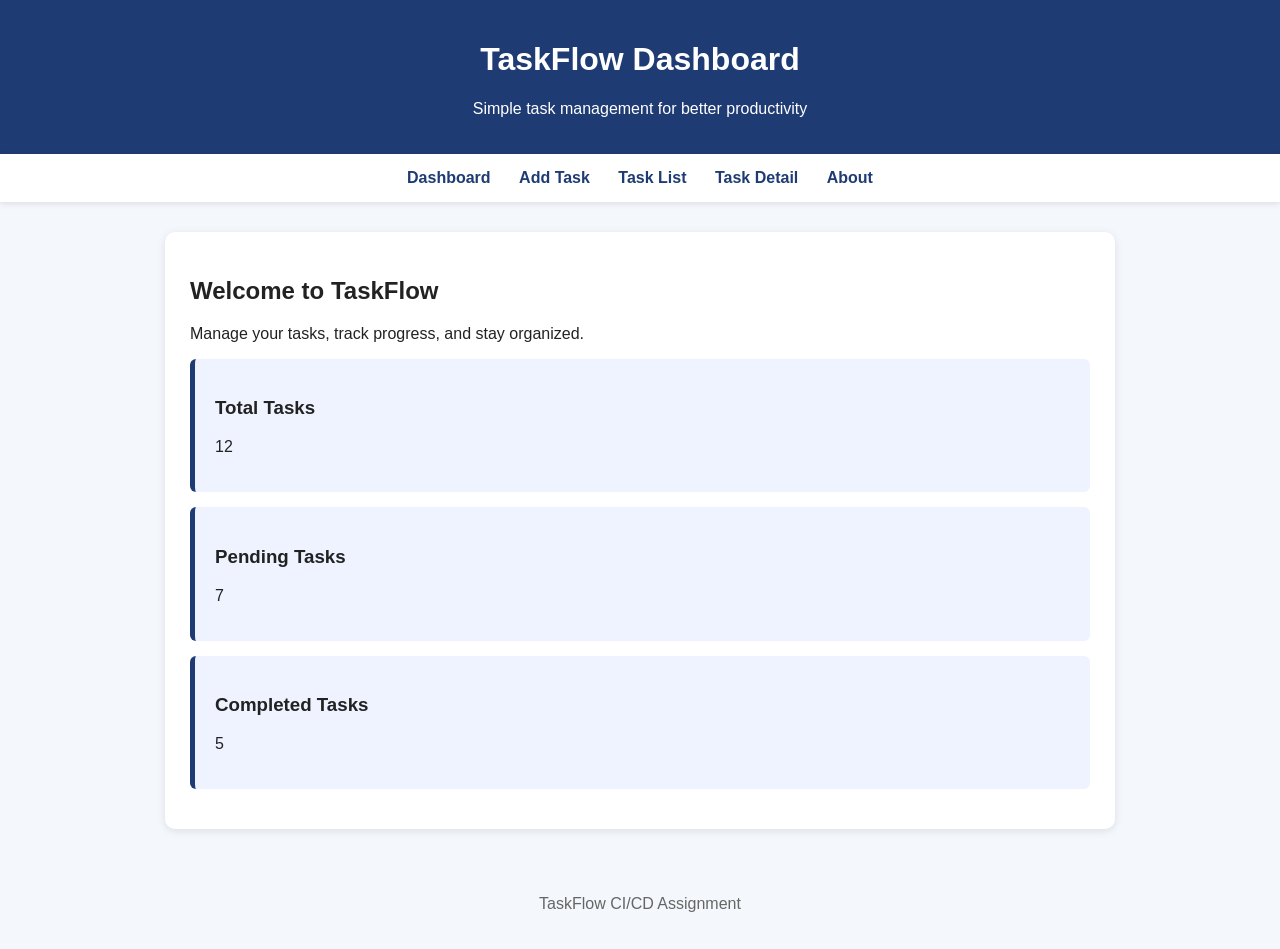
==== index.html @ 88073e7e "chore: add initial TaskFlow structure and Dockerfile" ====
<!DOCTYPE html>
<html lang="en">

<head>
    <meta charset="UTF-8">
    <title>TaskFlow - Dashboard</title>
    <link rel="stylesheet" href="style.css">
</head>

<body>
    <header>
        <h1>TaskFlow Dashboard</h1>
        <p>Simple task management for better productivity</p>
    </header>

    <nav>
        <a href="index.html">Dashboard</a>
        <a href="add-task.html">Add Task</a>
        <a href="task-list.html">Task List</a>
        <a href="task-detail.html">Task Detail</a>
        <a href="about.html">About</a>
    </nav>

    <div class="container">
        <h2>Welcome to TaskFlow</h2>
        <p>Manage your tasks, track progress, and stay organized.</p>

        <div class="card">
            <h3>Total Tasks</h3>
            <p>12</p>
        </div>

        <div class="card">
            <h3>Pending Tasks</h3>
            <p>7</p>
        </div>

        <div class="card">
            <h3>Completed Tasks</h3>
            <p>5</p>
        </div>
    </div>

    <footer>
        <p>TaskFlow CI/CD Assignment</p>
    </footer>
</body>

</html>
---- style.css ----
body {
    font-family: Arial, sans-serif;
    margin: 0;
    background: #f4f7fb;
    color: #222;
}

header {
    background: #1f3b73;
    color: white;
    padding: 20px;
    text-align: center;
}

nav {
    background: #ffffff;
    padding: 15px;
    text-align: center;
    box-shadow: 0 2px 6px rgba(0, 0, 0, 0.1);
}

nav a {
    margin: 0 12px;
    color: #1f3b73;
    text-decoration: none;
    font-weight: bold;
}

.container {
    max-width: 900px;
    margin: 30px auto;
    background: white;
    padding: 25px;
    border-radius: 10px;
    box-shadow: 0 2px 8px rgba(0, 0, 0, 0.1);
}

.card {
    padding: 20px;
    margin: 15px 0;
    background: #eef3ff;
    border-left: 5px solid #1f3b73;
    border-radius: 6px;
}

button {
    background: #1f3b73;
    color: white;
    padding: 10px 16px;
    border: none;
    border-radius: 5px;
    cursor: pointer;
}

input,
textarea,
select {
    width: 100%;
    padding: 10px;
    margin: 8px 0 16px;
    border: 1px solid #ccc;
    border-radius: 5px;
}

table {
    width: 100%;
    border-collapse: collapse;
}

th,
td {
    padding: 12px;
    border-bottom: 1px solid #ddd;
    text-align: left;
}

footer {
    text-align: center;
    padding: 20px;
    color: #666;
}
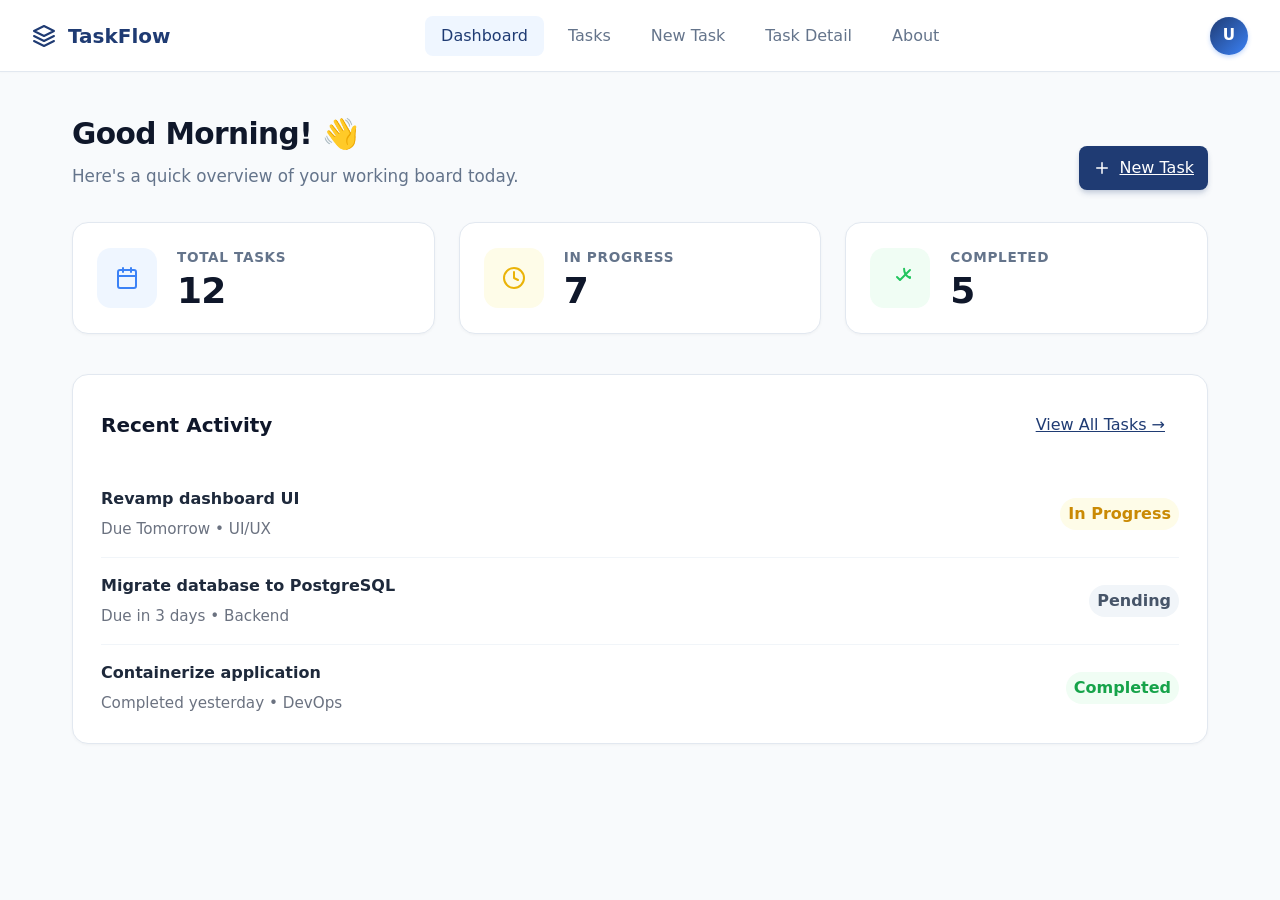
==== commit 9c99b812: "style: implement modern redesign for dashboard UI with improved navigation and layout" ====
--- a/index.html
+++ b/index.html
@@ -7,43 +7,119 @@
     <link rel="stylesheet" href="style.css">
 </head>
 
-<body>
-    <header>
-        <h1>TaskFlow Dashboard</h1>
-        <p>Simple task management for better productivity</p>
-    </header>
-
-    <nav>
-        <a href="index.html">Dashboard</a>
-        <a href="add-task.html">Add Task</a>
-        <a href="task-list.html">Task List</a>
-        <a href="task-detail.html">Task Detail</a>
-        <a href="about.html">About</a>
+<body class="dashboard-body">
+    <nav class="top-nav">
+        <div class="brand">
+            <svg width="24" height="24" viewBox="0 0 24 24" fill="none" stroke="currentColor" stroke-width="2"
+                stroke-linecap="round" stroke-linejoin="round">
+                <path d="M12 2L2 7l10 5 10-5-10-5zM2 17l10 5 10-5M2 12l10 5 10-5" />
+            </svg>
+            <span>TaskFlow</span>
+        </div>
+        <div class="nav-links">
+            <a href="index.html" class="active">Dashboard</a>
+            <a href="task-list.html">Tasks</a>
+            <a href="add-task.html">New Task</a>
+            <a href="task-detail.html">Task Detail</a>
+            <a href="about.html">About</a>
+        </div>
+        <div class="user-profile">
+            <div class="avatar" title="User Profile">U</div>
+        </div>
     </nav>
 
-    <div class="container">
-        <h2>Welcome to TaskFlow</h2>
-        <p>Manage your tasks, track progress, and stay organized.</p>
+    <main class="dashboard-main">
+        <header class="dashboard-header">
+            <div class="header-content">
+                <h1>Good Morning! 👋</h1>
+                <p>Here's a quick overview of your working board today.</p>
+            </div>
+            <a href="add-task.html" class="btn btn-primary shadow-btn">
+                <svg width="18" height="18" viewBox="0 0 24 24" fill="none" stroke="currentColor" stroke-width="2"
+                    stroke-linecap="round" stroke-linejoin="round">
+                    <line x1="12" y1="5" x2="12" y2="19"></line>
+                    <line x1="5" y1="12" x2="19" y2="12"></line>
+                </svg>
+                New Task
+            </a>
+        </header>
 
-        <div class="card">
-            <h3>Total Tasks</h3>
-            <p>12</p>
-        </div>
+        <section class="stats-grid">
+            <div class="stat-card">
+                <div class="stat-icon" style="background:#eff6ff; color:#3b82f6;">
+                    <svg width="24" height="24" viewBox="0 0 24 24" fill="none" stroke="currentColor" stroke-width="2"
+                        stroke-linecap="round" stroke-linejoin="round">
+                        <rect x="3" y="4" width="18" height="18" rx="2" ry="2"></rect>
+                        <line x1="16" y1="2" x2="16" y2="6"></line>
+                        <line x1="8" y1="2" x2="8" y2="6"></line>
+                        <line x1="3" y1="10" x2="21" y2="10"></line>
+                    </svg>
+                </div>
+                <div class="stat-details">
+                    <h3>Total Tasks</h3>
+                    <div class="stat-value">12</div>
+                </div>
+            </div>
 
-        <div class="card">
-            <h3>Pending Tasks</h3>
-            <p>7</p>
-        </div>
+            <div class="stat-card">
+                <div class="stat-icon" style="background:#fefce8; color:#eab308;">
+                    <svg width="24" height="24" viewBox="0 0 24 24" fill="none" stroke="currentColor" stroke-width="2"
+                        stroke-linecap="round" stroke-linejoin="round">
+                        <circle cx="12" cy="12" r="10"></circle>
+                        <polyline points="12 6 12 12 16 14"></polyline>
+                    </svg>
+                </div>
+                <div class="stat-details">
+                    <h3>In Progress</h3>
+                    <div class="stat-value">7</div>
+                </div>
+            </div>
 
-        <div class="card">
-            <h3>Completed Tasks</h3>
-            <p>5</p>
-        </div>
-    </div>
+            <div class="stat-card">
+                <div class="stat-icon" style="background:#f0fdf4; color:#22c55e;">
+                    <svg width="24" height="24" viewBox="0 0 24 24" fill="none" stroke="currentColor" stroke-width="2"
+                        stroke-linecap="round" stroke-linejoin="round">
+                        <path d="M22 11.08V12a10 10 10 0 1-5.93-9.14"></path>
+                        <polyline points="22 4 12 14.01 9 11.01"></polyline>
+                    </svg>
+                </div>
+                <div class="stat-details">
+                    <h3>Completed</h3>
+                    <div class="stat-value">5</div>
+                </div>
+            </div>
+        </section>
 
-    <footer>
-        <p>TaskFlow CI/CD Assignment</p>
-    </footer>
+        <section class="recent-activity">
+            <div class="section-header">
+                <h2>Recent Activity</h2>
+                <a href="task-list.html" class="btn btn-ghost">View All Tasks &rarr;</a>
+            </div>
+            <div class="activity-list">
+                <div class="activity-item">
+                    <div class="activity-info">
+                        <h4>Revamp dashboard UI</h4>
+                        <span class="muted">Due Tomorrow &bull; UI/UX</span>
+                    </div>
+                    <span class="badge in-progress-badge">In Progress</span>
+                </div>
+                <div class="activity-item">
+                    <div class="activity-info">
+                        <h4>Migrate database to PostgreSQL</h4>
+                        <span class="muted">Due in 3 days &bull; Backend</span>
+                    </div>
+                    <span class="badge pending-badge">Pending</span>
+                </div>
+                <div class="activity-item">
+                    <div class="activity-info">
+                        <h4>Containerize application</h4>
+                        <span class="muted">Completed yesterday &bull; DevOps</span>
+                    </div>
+                    <span class="badge completed-badge">Completed</span>
+                </div>
+            </div>
+        </section>
+    </main>
 </body>
 
 </html>
--- a/style.css
+++ b/style.css
@@ -1,81 +1,566 @@
+:root {
+    --bg: #f4f7fb;
+    --surface: #ffffff;
+    --card: #eef5ff;
+    --primary: #1f3b73;
+    --accent: #2a9d8f;
+    --muted: #6b7280;
+    --radius: 10px;
+    --max-width: 1100px;
+    --shadow-sm: 0 2px 6px rgba(16, 24, 40, 0.06);
+    --shadow-md: 0 6px 18px rgba(16, 24, 40, 0.08);
+}
+
+/* Basic reset */
+* {
+    box-sizing: border-box
+}
+
+html,
 body {
-    font-family: Arial, sans-serif;
+    height: 100%
+}
+
+img,
+video {
+    max-width: 100%;
+    height: auto;
+    display: block
+}
+
+button,
+input,
+textarea,
+select {
+    font: inherit
+}
+
+body {
     margin: 0;
-    background: #f4f7fb;
-    color: #222;
+    font-family: Inter, system-ui, -apple-system, 'Segoe UI', Roboto, 'Helvetica Neue', Arial, sans-serif;
+    background: var(--bg);
+    color: #111827;
+    -webkit-font-smoothing: antialiased;
+    -moz-osx-font-smoothing: grayscale;
+    line-height: 1.5;
 }
 
 header {
-    background: #1f3b73;
+    background: linear-gradient(90deg, var(--primary), #27458f);
     color: white;
-    padding: 20px;
+    padding: 28px 16px;
     text-align: center;
+    box-shadow: var(--shadow-sm);
+}
+
+header h1 {
+    margin: 0;
+    font-size: 1.5rem;
+    letter-spacing: 0.2px
 }
 
 nav {
-    background: #ffffff;
-    padding: 15px;
-    text-align: center;
-    box-shadow: 0 2px 6px rgba(0, 0, 0, 0.1);
+    background: var(--surface);
+    padding: 12px 16px;
+    display: flex;
+    justify-content: center;
+    gap: 18px;
+    align-items: center;
+    box-shadow: var(--shadow-sm);
 }
 
 nav a {
-    margin: 0 12px;
-    color: #1f3b73;
+    color: var(--primary);
     text-decoration: none;
-    font-weight: bold;
+    font-weight: 600;
+    padding: 8px 10px;
+    border-radius: 6px;
+}
+
+nav a:hover,
+nav a:focus {
+    background: rgba(31, 59, 115, 0.06);
+    outline: none
 }
 
 .container {
-    max-width: 900px;
-    margin: 30px auto;
-    background: white;
-    padding: 25px;
-    border-radius: 10px;
-    box-shadow: 0 2px 8px rgba(0, 0, 0, 0.1);
+    max-width: var(--max-width);
+    margin: 28px auto;
+    background: var(--surface);
+    padding: 28px;
+    border-radius: var(--radius);
+    box-shadow: var(--shadow-md);
 }
 
 .card {
     padding: 20px;
-    margin: 15px 0;
-    background: #eef3ff;
-    border-left: 5px solid #1f3b73;
-    border-radius: 6px;
-}
-
-button {
-    background: #1f3b73;
-    color: white;
-    padding: 10px 16px;
-    border: none;
-    border-radius: 5px;
-    cursor: pointer;
-}
-
+    margin: 16px 0;
+    background: var(--card);
+    border-left: 6px solid var(--primary);
+    border-radius: 8px;
+    transition: transform .18s ease, box-shadow .18s ease;
+}
+
+.card:hover {
+    transform: translateY(-3px);
+    box-shadow: var(--shadow-md)
+}
+
+.muted {
+    color: var(--muted);
+    font-size: .95rem
+}
+
+/* Buttons */
+.btn {
+    display: inline-flex;
+    align-items: center;
+    gap: .5rem;
+    padding: 10px 14px;
+    border-radius: 8px;
+    border: 0;
+    cursor: pointer
+}
+
+.btn-primary {
+    background: var(--primary);
+    color: #fff
+}
+
+.btn-primary:hover {
+    filter: brightness(.95)
+}
+
+.btn-outline {
+    background: transparent;
+    border: 1px solid rgba(31, 59, 115, 0.12);
+    color: var(--primary)
+}
+
+.btn-ghost {
+    background: transparent;
+    color: var(--primary)
+}
+
+.btn:focus {
+    outline: 3px solid rgba(31, 59, 115, 0.12);
+    outline-offset: 2px
+}
+
+/* Forms */
 input,
 textarea,
 select {
     width: 100%;
-    padding: 10px;
+    padding: 10px 12px;
     margin: 8px 0 16px;
-    border: 1px solid #ccc;
-    border-radius: 5px;
+    border: 1px solid #e6e9ef;
+    border-radius: 8px;
+    background: #fff;
+}
+
+input:focus,
+textarea:focus,
+select:focus {
+    border-color: var(--primary);
+    box-shadow: 0 4px 14px rgba(31, 59, 115, 0.06);
+    outline: none
+}
+
+/* Tables */
+.table-wrap {
+    overflow: auto;
+    border-radius: 8px
 }
 
 table {
     width: 100%;
     border-collapse: collapse;
+    min-width: 600px
+}
+
+thead th {
+    position: sticky;
+    top: 0;
+    background: var(--surface);
+    z-index: 1;
+    padding: 12px 14px;
+    text-align: left;
+    font-weight: 600
+}
+
+tbody tr:nth-child(even) {
+    background: rgba(34, 43, 69, 0.02)
 }
 
 th,
 td {
-    padding: 12px;
-    border-bottom: 1px solid #ddd;
-    text-align: left;
+    padding: 12px 14px;
+    border-bottom: 1px solid #eef2f6
+}
+
+/* Utilities */
+.flex {
+    display: flex
+}
+
+.flex-center {
+    display: flex;
+    align-items: center;
+    justify-content: center
+}
+
+.stack {
+    display: flex;
+    flex-direction: column;
+    gap: 12px
+}
+
+.badge {
+    display: inline-block;
+    padding: 4px 8px;
+    background: rgba(42, 157, 143, 0.12);
+    color: var(--accent);
+    border-radius: 999px;
+    font-weight: 600
 }
 
 footer {
     text-align: center;
     padding: 20px;
-    color: #666;
-}
+    color: var(--muted);
+    font-size: 0.95rem;
+}
+
+/* Responsive tweaks */
+@media (max-width: 800px) {
+    .container {
+        margin: 18px;
+        padding: 20px
+    }
+
+    nav {
+        flex-wrap: wrap;
+        gap: 10px
+    }
+
+    header h1 {
+        font-size: 1.25rem
+    }
+
+    table {
+        min-width: 0
+    }
+}
+
+@media (max-width: 480px) {
+    .container {
+        padding: 16px;
+        border-radius: 8px
+    }
+
+    .card {
+        padding: 14px
+    }
+
+    nav {
+        padding: 10px
+    }
+}
+
+/* Accessibility helpers */
+.sr-only {
+    position: absolute;
+    width: 1px;
+    height: 1px;
+    padding: 0;
+    margin: -1px;
+    overflow: hidden;
+    clip: rect(0, 0, 0, 0);
+    white-space: nowrap;
+    border: 0
+}
+
+/* Small visual polish */
+a {
+    color: var(--primary)
+}
+
+/* ========================================= */
+/* DASHBOARD MODERN REDESIGN                 */
+/* ========================================= */
+
+.dashboard-body {
+    background: #f8fafc;
+    display: flex;
+    flex-direction: column;
+    min-height: 100vh;
+}
+
+.top-nav {
+    background: #ffffff;
+    padding: 0 32px;
+    height: 72px;
+    display: flex;
+    justify-content: space-between;
+    align-items: center;
+    border-bottom: 1px solid #e2e8f0;
+    position: sticky;
+    top: 0;
+    z-index: 100;
+    box-shadow: 0 1px 2px rgba(0, 0, 0, 0.02);
+}
+
+.brand {
+    display: flex;
+    align-items: center;
+    gap: 12px;
+    font-weight: 700;
+    font-size: 1.25rem;
+    color: var(--primary);
+}
+
+.nav-links {
+    display: flex;
+    gap: 8px;
+}
+
+.nav-links a {
+    padding: 8px 16px;
+    color: #64748b;
+    text-decoration: none;
+    font-weight: 500;
+    border-radius: 8px;
+    transition: all 0.2s ease;
+    background: transparent;
+    box-shadow: none;
+}
+
+.nav-links a:hover {
+    background: #f1f5f9;
+    color: #0f172a;
+}
+
+.nav-links a.active {
+    background: #eff6ff;
+    color: var(--primary);
+}
+
+.user-profile .avatar {
+    width: 38px;
+    height: 38px;
+    background: linear-gradient(135deg, var(--primary), #3b82f6);
+    color: white;
+    border-radius: 50%;
+    display: flex;
+    align-items: center;
+    justify-content: center;
+    font-weight: 600;
+    font-size: 0.95rem;
+    cursor: pointer;
+    box-shadow: 0 2px 4px rgba(59, 130, 246, 0.3);
+}
+
+.dashboard-main {
+    max-width: 1200px;
+    margin: 0 auto;
+    padding: 40px 32px;
+    width: 100%;
+    flex: 1;
+}
+
+.dashboard-header {
+    display: flex;
+    justify-content: space-between;
+    align-items: flex-end;
+    margin-bottom: 32px;
+    background: transparent;
+    padding: 0;
+    box-shadow: none;
+    text-align: left;
+}
+
+.header-content h1 {
+    margin: 0 0 8px 0;
+    font-size: 1.85rem;
+    color: #0f172a;
+    letter-spacing: -0.02em;
+}
+
+.header-content p {
+    margin: 0;
+    color: #64748b;
+    font-size: 1.05rem;
+}
+
+.shadow-btn {
+    box-shadow: 0 4px 6px -1px rgba(31, 59, 115, 0.2), 0 2px 4px -1px rgba(31, 59, 115, 0.1);
+    transition: transform 0.15s, box-shadow 0.15s;
+}
+
+.shadow-btn:hover {
+    transform: translateY(-1px);
+    box-shadow: 0 6px 8px -1px rgba(31, 59, 115, 0.25), 0 4px 6px -1px rgba(31, 59, 115, 0.15);
+}
+
+.stats-grid {
+    display: grid;
+    grid-template-columns: repeat(auto-fit, minmax(280px, 1fr));
+    gap: 24px;
+    margin-bottom: 40px;
+}
+
+.stat-card {
+    background: #ffffff;
+    border-radius: 16px;
+    padding: 24px;
+    display: flex;
+    align-items: center;
+    gap: 20px;
+    border: 1px solid #e2e8f0;
+    box-shadow: 0 1px 3px rgba(0, 0, 0, 0.04);
+    transition: transform 0.2s cubic-bezier(0.4, 0, 0.2, 1), box-shadow 0.2s cubic-bezier(0.4, 0, 0.2, 1);
+    margin: 0;
+}
+
+.stat-card:hover {
+    transform: translateY(-4px);
+    box-shadow: 0 12px 20px -3px rgba(0, 0, 0, 0.08), 0 4px 6px -2px rgba(0, 0, 0, 0.04);
+    border-color: #cbd5e1;
+}
+
+.stat-icon {
+    width: 60px;
+    height: 60px;
+    border-radius: 14px;
+    display: flex;
+    align-items: center;
+    justify-content: center;
+}
+
+.stat-details h3 {
+    margin: 0 0 6px 0;
+    font-size: 0.85rem;
+    color: #64748b;
+    font-weight: 600;
+    text-transform: uppercase;
+    letter-spacing: 0.05em;
+}
+
+.stat-value {
+    font-size: 2.25rem;
+    font-weight: 700;
+    color: #0f172a;
+    line-height: 1;
+    letter-spacing: -0.02em;
+}
+
+.recent-activity {
+    background: #ffffff;
+    border-radius: 16px;
+    border: 1px solid #e2e8f0;
+    padding: 28px;
+    box-shadow: 0 1px 3px rgba(0, 0, 0, 0.04);
+}
+
+.section-header {
+    display: flex;
+    justify-content: space-between;
+    align-items: center;
+    margin-bottom: 24px;
+}
+
+.section-header h2 {
+    margin: 0;
+    font-size: 1.25rem;
+    color: #0f172a;
+    font-weight: 600;
+}
+
+.activity-list {
+    display: flex;
+    flex-direction: column;
+}
+
+.activity-item {
+    display: flex;
+    justify-content: space-between;
+    align-items: center;
+    padding: 16px 0;
+    border-bottom: 1px solid #f1f5f9;
+    transition: background-color 0.2s;
+}
+
+.activity-item:hover {
+    background-color: #f8fafc;
+    border-radius: 8px;
+    padding: 16px 12px;
+    margin: 0 -12px;
+    /* Pull out to align */
+}
+
+.activity-item:last-child {
+    border-bottom: none;
+    padding-bottom: 0;
+}
+
+.activity-item:last-child:hover {
+    padding-bottom: 16px;
+}
+
+.activity-info h4 {
+    margin: 0 0 6px 0;
+    font-size: 1rem;
+    color: #1e293b;
+    font-weight: 600;
+}
+
+.badge.in-progress-badge {
+    background: #fefce8;
+    color: #ca8a04;
+}
+
+.badge.completed-badge {
+    background: #f0fdf4;
+    color: #16a34a;
+}
+
+.badge.pending-badge {
+    background: #f1f5f9;
+    color: #475569;
+}
+
+@media (max-width: 768px) {
+    .dashboard-header {
+        flex-direction: column;
+        align-items: flex-start;
+        gap: 16px;
+    }
+
+    .top-nav {
+        padding: 12px 20px;
+        height: auto;
+        flex-wrap: wrap;
+        gap: 12px;
+    }
+
+    .nav-links {
+        display: flex;
+        width: 100%;
+        justify-content: flex-start;
+        overflow-x: auto;
+        padding-bottom: 4px;
+        -webkit-overflow-scrolling: touch;
+        gap: 12px;
+    }
+
+    .nav-links a {
+        white-space: nowrap;
+        padding: 6px 12px;
+        font-size: 0.95rem;
+    }
+
+    .stat-card {
+        padding: 20px;
+    }
+}
